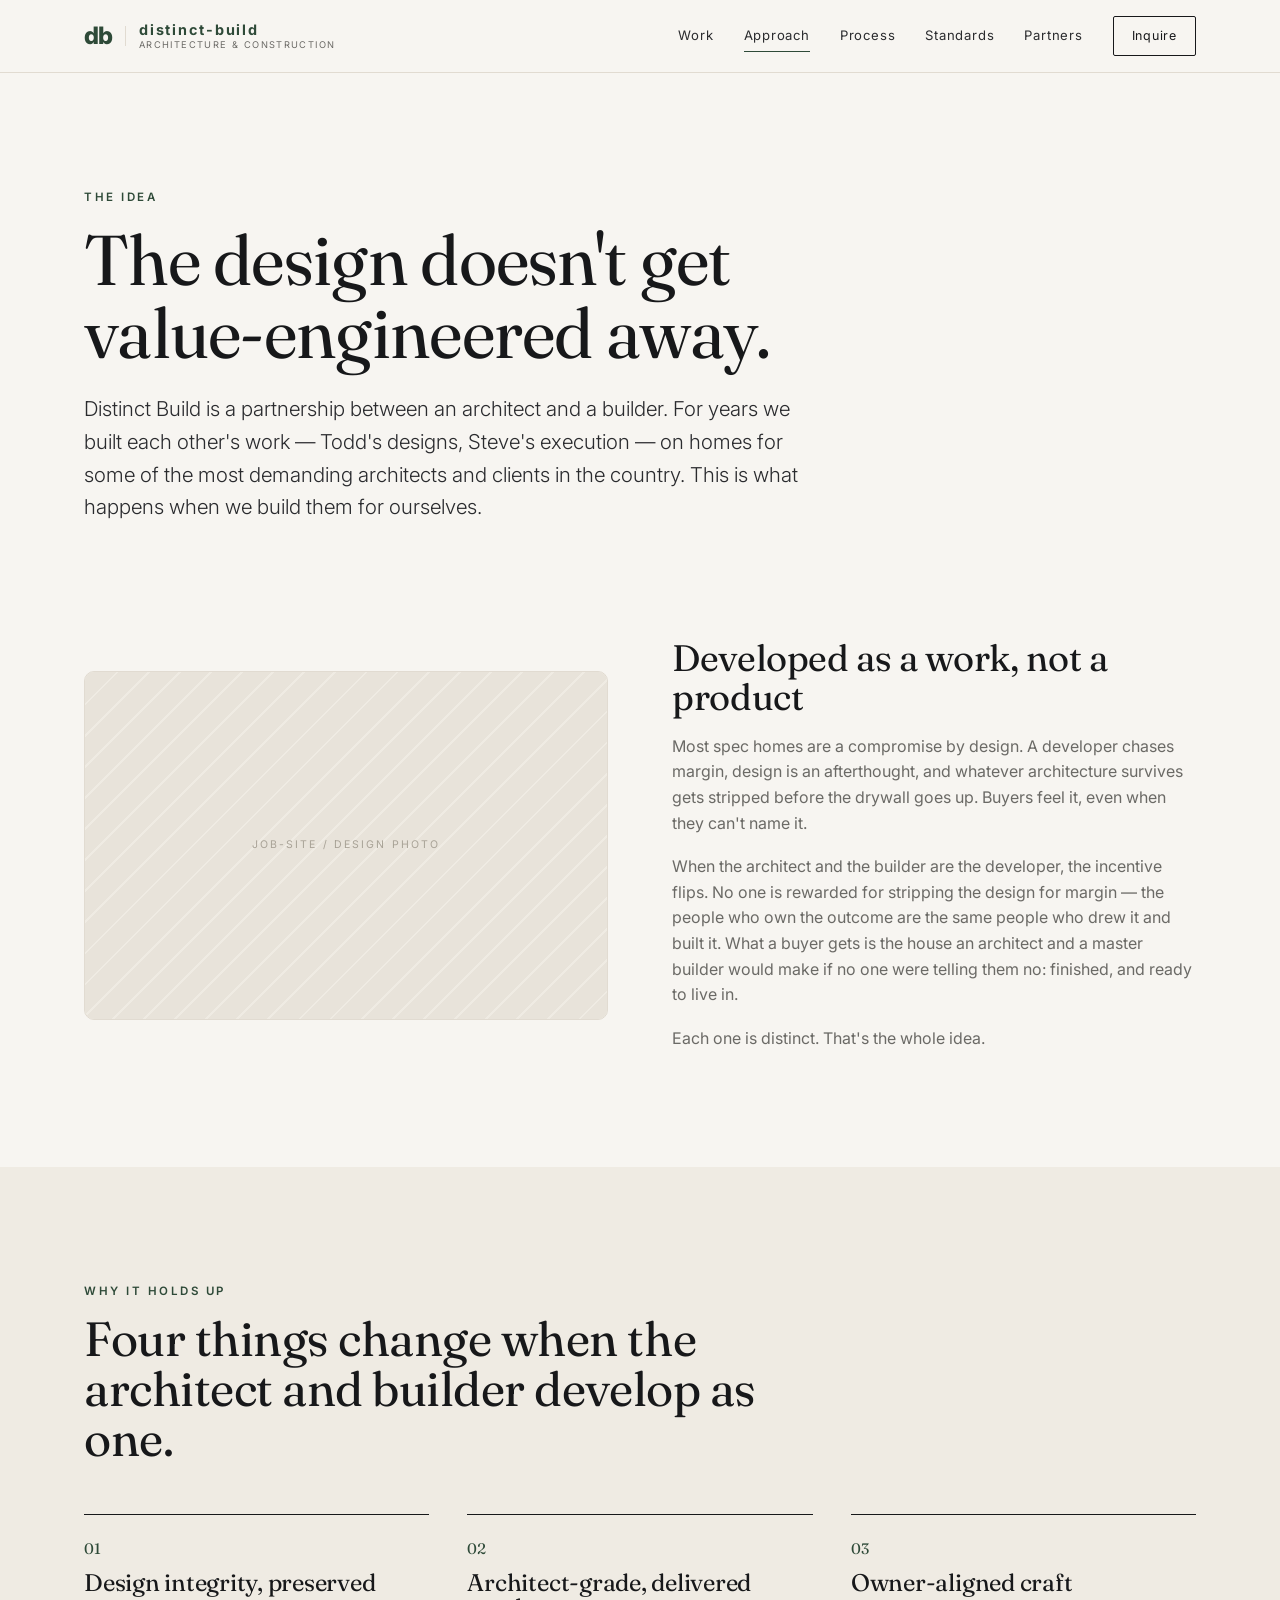
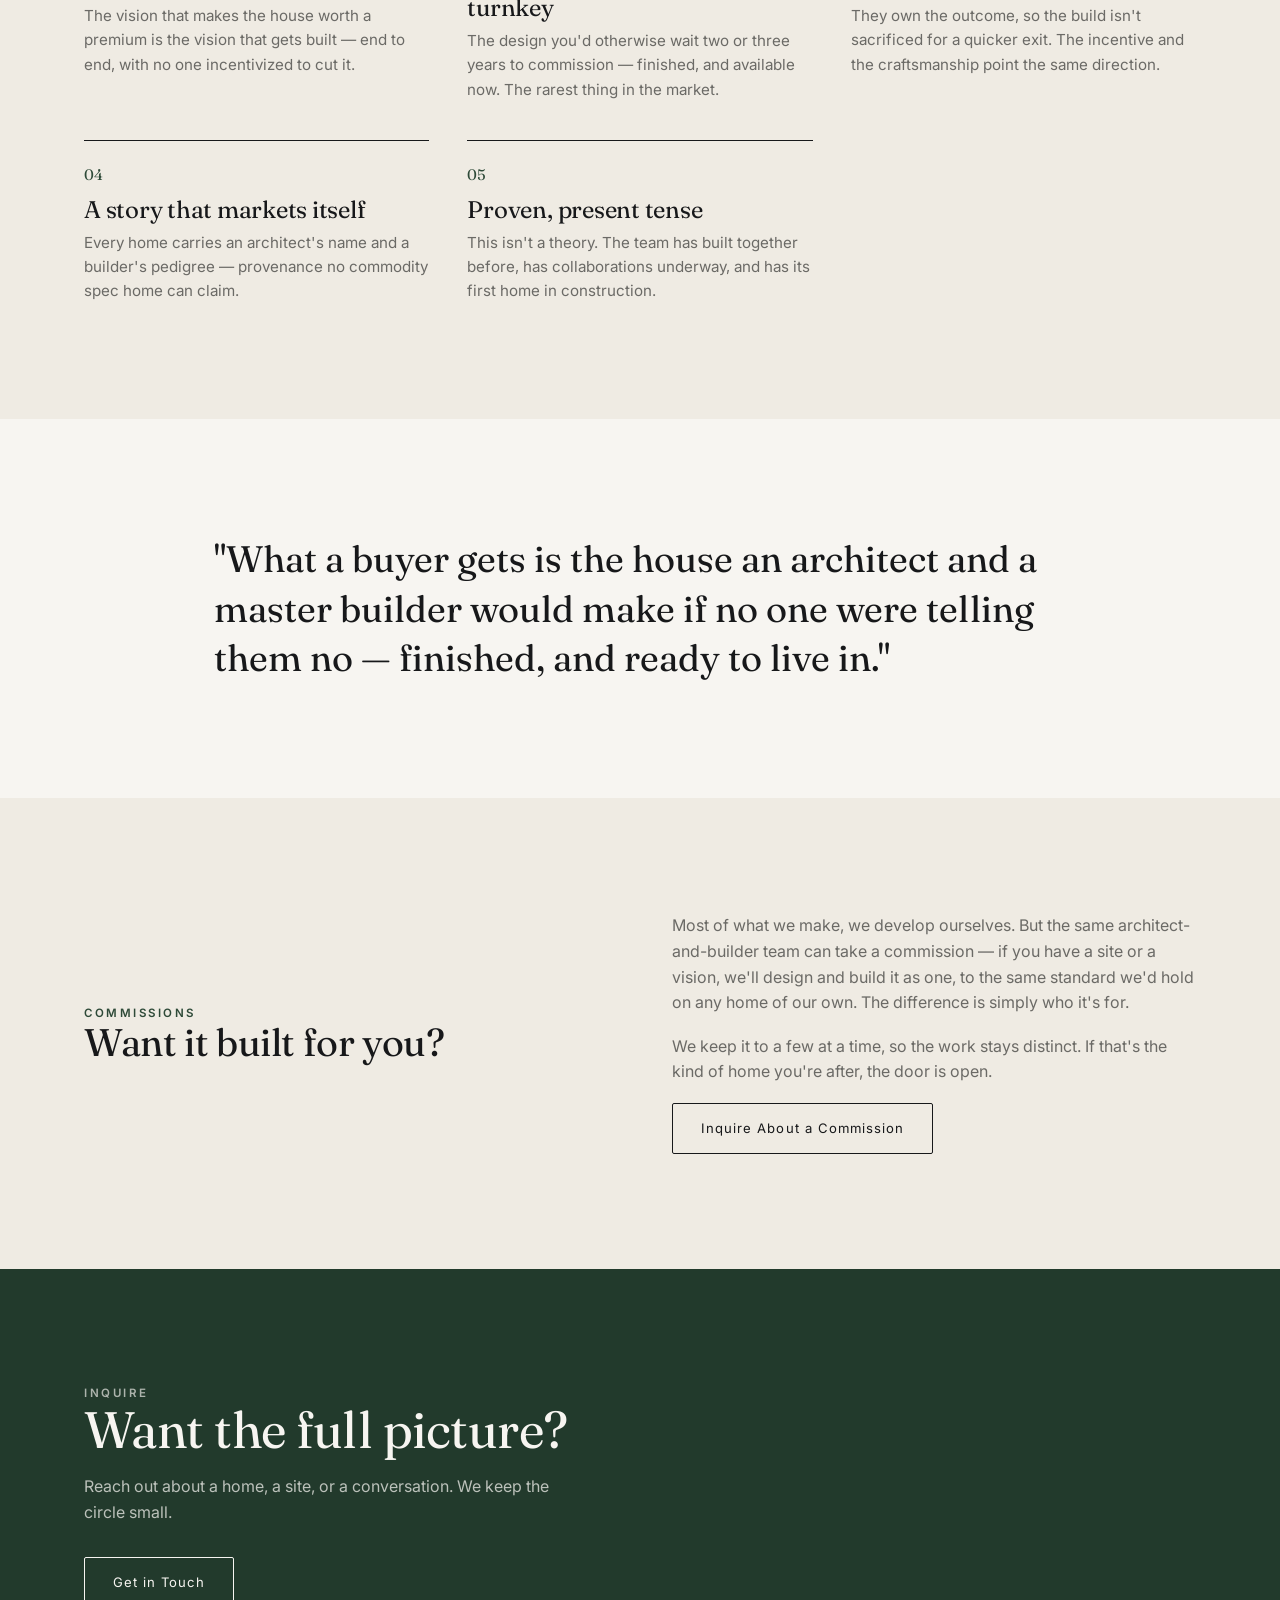
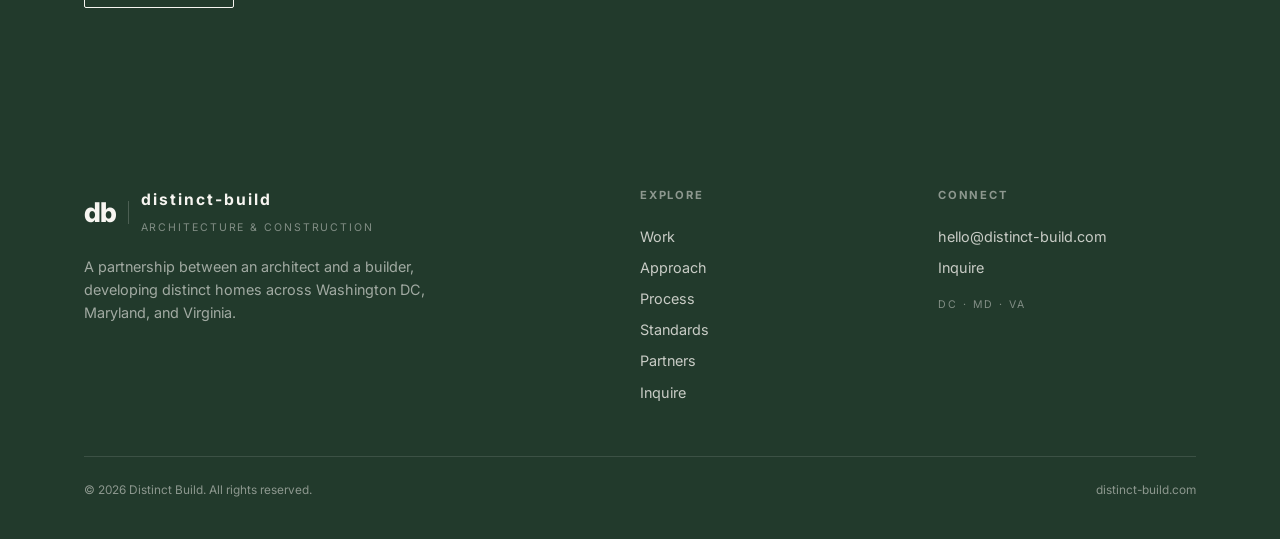
==== approach.html @ 962e3731 "Initial commit" ====
<!DOCTYPE html>
<html lang="en">
<head>
<meta charset="UTF-8">
<meta name="viewport" content="width=device-width, initial-scale=1">
<title>Approach — Distinct Build | Developed without compromise</title>
<meta name="description" content="The idea behind Distinct Build: an architect and a builder developing as one, so the design is never value-engineered away and architect-grade homes arrive finished.">
<link rel="canonical" href="https://distinct-build.com/approach.html">
<link rel="icon" type="image/svg+xml" href="favicon.svg">
<link rel="apple-touch-icon" href="apple-touch-icon.png">
<link rel="stylesheet" href="style.css">
</head>
<body>

<header class="nav">
  <div class="nav-in">
    <a class="brand" href="index.html"><span class="db">db</span><span class="brand-words"><span class="mark">distinct-build</span><span class="tag">Architecture &amp; Construction</span></span></a>
    <button class="menu-btn" aria-label="Menu" onclick="document.getElementById('nav').classList.toggle('open')">☰</button>
    <nav class="nav-links" id="nav">
      <a href="work.html">Work</a>
      <a href="approach.html" class="active">Approach</a>
      <a href="process.html">Process</a>
      <a href="building-standards.html">Standards</a>
      <a href="partners.html">Partners</a>
      <a href="contact.html" class="nav-cta">Inquire</a>
    </nav>
  </div>
</header>

<!-- PAGE HEAD -->
<section style="padding-bottom:0">
  <div class="wrap">
    <p class="kicker">The Idea</p>
    <h1 class="serif" style="font-size:clamp(2.4rem,5.5vw,4.4rem);max-width:17ch;margin-top:16px">The design doesn't get value-engineered away.</h1>
    <p class="lead" style="max-width:60ch;margin-top:24px">Distinct Build is a partnership between an architect and a builder. For years we built each other's work — Todd's designs, Steve's execution — on homes for some of the most demanding architects and clients in the country. This is what happens when we build them for ourselves.</p>
  </div>
</section>

<section>
  <div class="wrap two-col">
    <div class="media r32" data-label="Job-site / design photo"></div>
    <div class="stack">
      <h2 class="serif" style="font-size:clamp(1.6rem,3vw,2.3rem)">Developed as a work, not a product</h2>
      <p class="muted">Most spec homes are a compromise by design. A developer chases margin, design is an afterthought, and whatever architecture survives gets stripped before the drywall goes up. Buyers feel it, even when they can't name it.</p>
      <p class="muted">When the architect and the builder are the developer, the incentive flips. No one is rewarded for stripping the design for margin — the people who own the outcome are the same people who drew it and built it. What a buyer gets is the house an architect and a master builder would make if no one were telling them no: finished, and ready to live in.</p>
      <p class="muted">Each one is distinct. That's the whole idea.</p>
    </div>
  </div>
</section>

<!-- THE ARGUMENT -->
<section style="background:var(--paper-2)">
  <div class="wrap">
    <p class="kicker">Why It Holds Up</p>
    <h2 class="serif" style="font-size:clamp(1.9rem,3.9vw,3rem);margin:14px 0 50px;max-width:22ch">Four things change when the architect and builder develop as one.</h2>
    <div class="cols-3">
      <div class="disc" style="border-top:1px solid var(--ink)">
        <div class="n">01</div>
        <h3 class="serif">Design integrity, preserved</h3>
        <p>The vision that makes the house worth a premium is the vision that gets built — end to end, with no one incentivized to cut it.</p>
      </div>
      <div class="disc" style="border-top:1px solid var(--ink)">
        <div class="n">02</div>
        <h3 class="serif">Architect-grade, delivered turnkey</h3>
        <p>The design you'd otherwise wait two or three years to commission — finished, and available now. The rarest thing in the market.</p>
      </div>
      <div class="disc" style="border-top:1px solid var(--ink)">
        <div class="n">03</div>
        <h3 class="serif">Owner-aligned craft</h3>
        <p>They own the outcome, so the build isn't sacrificed for a quicker exit. The incentive and the craftsmanship point the same direction.</p>
      </div>
      <div class="disc" style="border-top:1px solid var(--ink)">
        <div class="n">04</div>
        <h3 class="serif">A story that markets itself</h3>
        <p>Every home carries an architect's name and a builder's pedigree — provenance no commodity spec home can claim.</p>
      </div>
      <div class="disc" style="border-top:1px solid var(--ink)">
        <div class="n">05</div>
        <h3 class="serif">Proven, present tense</h3>
        <p>This isn't a theory. The team has built together before, has collaborations underway, and has its first home in construction.</p>
      </div>
    </div>
  </div>
</section>

<!-- PULLQUOTE -->
<section>
  <div class="wrap" style="max-width:980px">
    <p class="serif" style="font-size:clamp(1.5rem,3.2vw,2.3rem);line-height:1.35">"What a buyer gets is the house an architect and a master builder would make if no one were telling them no — finished, and ready to live in."</p>
  </div>
</section>

<!-- COMMISSIONS -->
<section style="background:var(--paper-2)">
  <div class="wrap two-col">
    <div>
      <p class="kicker">Commissions</p>
      <h2 class="serif" style="font-size:clamp(1.7rem,3.2vw,2.4rem)">Want it built for you?</h2>
    </div>
    <div class="stack">
      <p class="muted">Most of what we make, we develop ourselves. But the same architect-and-builder team can take a commission — if you have a site or a vision, we'll design and build it as one, to the same standard we'd hold on any home of our own. The difference is simply who it's for.</p>
      <p class="muted">We keep it to a few at a time, so the work stays distinct. If that's the kind of home you're after, the door is open.</p>
      <p><a href="contact.html" class="btn btn-ghost">Inquire About a Commission</a></p>
    </div>
  </div>
</section>

<!-- CTA -->
<section class="band">
  <div class="wrap">
    <p class="kicker">Inquire</p>
    <h2 class="serif">Want the full picture?</h2>
    <p style="margin:18px 0 32px">Reach out about a home, a site, or a conversation. We keep the circle small.</p>
    <a href="contact.html" class="btn btn-light">Get in Touch</a>
  </div>
</section>

<footer class="foot">
  <div class="wrap">
    <div class="foot-grid">
      <div>
        <div class="foot-brand"><span class="db">db</span><div><div class="mark">distinct-build</div><div class="tag">Architecture &amp; Construction</div></div></div>
        <p style="margin-top:18px;max-width:38ch;color:rgba(247,245,241,.6);font-size:.9rem">A partnership between an architect and a builder, developing distinct homes across Washington DC, Maryland, and Virginia.</p>
      </div>
      <div><h5>Explore</h5>
        <a href="work.html">Work</a><a href="approach.html">Approach</a><a href="process.html">Process</a><a href="building-standards.html">Standards</a><a href="partners.html">Partners</a><a href="contact.html">Inquire</a>
      </div>
      <div><h5>Connect</h5>
        <a href="mailto:hello@distinct-build.com">hello@distinct-build.com</a>
        <a href="contact.html">Inquire</a>
        <span class="tag" style="margin-top:14px;display:block">DC · MD · VA</span>
      </div>
    </div>
    <div class="foot-bottom"><span>© 2026 Distinct Build. All rights reserved.</span><span>distinct-build.com</span></div>
  </div>
</footer>

</body>
</html>
---- style.css ----
/* ============================================================
   DISTINCT BUILD — Architecture & Construction
   Hand-coded site styles. One file, shared across all pages.
   ============================================================ */

@import url('https://fonts.googleapis.com/css2?family=Fraunces:opsz,wght@9..144,300;9..144,400;9..144,500;9..144,600&family=Inter:wght@300;400;500;600&display=swap');

:root{
  --paper:#F7F5F1;      /* warm white background */
  --paper-2:#EFEBE3;    /* secondary panel */
  --ink:#17181A;        /* near-black */
  --ink-soft:#2A2B2E;
  --stone:#6B6A66;      /* muted gray text */
  --line:#E1DBD1;       /* hairlines */
  --accent:#2E4A38;     /* deep spruce green — matches the db logo */
  --accent-hover:#21381F;
  --forest:#223A2C;     /* deep spruce — warm dark section background */
  --maxw:1240px;
  --pad:clamp(20px,5vw,72px);
}

*{box-sizing:border-box;margin:0;padding:0}
html{scroll-behavior:smooth}
body{
  font-family:'Inter',-apple-system,BlinkMacSystemFont,'Segoe UI',sans-serif;
  background:var(--paper);
  color:var(--ink);
  line-height:1.6;
  -webkit-font-smoothing:antialiased;
  text-rendering:optimizeLegibility;
}
img{max-width:100%;display:block}
a{color:inherit;text-decoration:none}

/* ---------- Type ---------- */
h1,h2,h3,.display{font-family:'Fraunces',Georgia,serif;font-weight:400;line-height:1.04;letter-spacing:-.01em}
.kicker{
  font-size:.72rem;font-weight:600;letter-spacing:.22em;text-transform:uppercase;
  color:var(--accent);
}
.lead{font-size:clamp(1.05rem,1.6vw,1.35rem);color:var(--ink-soft);font-weight:300}
.muted{color:var(--stone)}
.serif{font-family:'Fraunces',Georgia,serif}

/* ---------- Layout ---------- */
.wrap{max-width:var(--maxw);margin:0 auto;padding-left:var(--pad);padding-right:var(--pad)}
section{padding:clamp(64px,9vw,128px) 0}
.rule{height:1px;background:var(--line);border:0}

/* ---------- Nav ---------- */
.nav{
  position:sticky;top:0;z-index:50;
  background:rgba(247,245,241,.86);backdrop-filter:saturate(140%) blur(10px);
  border-bottom:1px solid var(--line);
}
.nav-in{display:flex;align-items:center;justify-content:space-between;
  max-width:var(--maxw);margin:0 auto;padding:16px var(--pad)}
.brand{display:flex;align-items:center;gap:13px}
.brand .db{
  font-family:'Inter';font-weight:800;font-size:1.5rem;line-height:.85;letter-spacing:-.045em;
  color:var(--accent);padding-right:13px;border-right:1.5px solid var(--line)}
.brand-words{display:flex;flex-direction:column;gap:3px}
.brand .mark{
  font-family:'Inter';font-weight:700;letter-spacing:.13em;text-transform:none;
  font-size:.9rem;color:var(--accent);line-height:1}
.brand .tag{font-size:.58rem;letter-spacing:.15em;text-transform:uppercase;color:var(--stone);line-height:1}
.nav-links{display:flex;gap:30px;align-items:center}
.nav-links a{font-size:.82rem;letter-spacing:.06em;color:var(--ink-soft);padding:6px 0;position:relative}
.nav-links a:hover{color:var(--ink)}
.nav-links a.active::after,.nav-links a:hover::after{
  content:"";position:absolute;left:0;bottom:0;height:1.5px;width:100%;background:var(--accent)}
.nav-cta{
  font-size:.78rem!important;letter-spacing:.08em;border:1px solid var(--ink);
  padding:9px 18px!important;border-radius:2px;color:var(--ink)!important}
.nav-cta:hover{background:var(--ink);color:var(--paper)!important}
.nav-cta::after{display:none!important}
.menu-btn{display:none;background:none;border:0;font-size:1.4rem;cursor:pointer;color:var(--ink)}

/* ---------- Buttons ---------- */
.btn{display:inline-block;font-size:.82rem;letter-spacing:.08em;padding:14px 28px;border-radius:2px;
  transition:.2s;cursor:pointer;border:1px solid var(--ink)}
.btn-dark{background:var(--ink);color:var(--paper)}
.btn-dark:hover{background:var(--accent);border-color:var(--accent)}
.btn-ghost{background:transparent;color:var(--ink)}
.btn-ghost:hover{background:var(--ink);color:var(--paper)}
.btn-light{border-color:var(--paper);color:var(--paper)}
.btn-light:hover{background:var(--paper);color:var(--ink)}

/* ---------- Hero ---------- */
.hero{position:relative;min-height:min(80vh,700px);display:flex;align-items:flex-end;
  background:var(--forest);color:var(--paper);overflow:hidden}
.hero .ph{position:absolute;inset:0;
  background:
    linear-gradient(180deg,rgba(15,16,18,.15) 0%,rgba(15,16,18,.55) 70%,rgba(15,16,18,.82) 100%),
    repeating-linear-gradient(135deg,#1d1f22 0 2px,#202327 2px 26px);
  display:flex;align-items:center;justify-content:center}
.hero .ph span{font-size:.7rem;letter-spacing:.25em;text-transform:uppercase;color:rgba(247,245,241,.35)}
.hero-in{position:relative;z-index:2;max-width:var(--maxw);margin:0 auto;width:100%;
  padding:clamp(88px,11vh,120px) var(--pad) clamp(44px,6vw,80px)}
.hero h1{font-size:clamp(2.4rem,5.6vw,4.9rem);max-width:16ch;font-weight:400}
.hero .lead{color:rgba(247,245,241,.78);max-width:46ch;margin-top:22px}
.hero .kicker{color:rgba(247,245,241,.7)}
.hero-cta{margin-top:36px;display:flex;gap:14px;flex-wrap:wrap}

/* ---------- Generic media placeholder ---------- */
.media{position:relative;background:var(--paper-2);overflow:hidden;border:1px solid var(--line);border-radius:10px}
.media::after{content:attr(data-label);position:absolute;inset:0;display:flex;align-items:center;
  justify-content:center;text-align:center;padding:20px;
  font-size:.66rem;letter-spacing:.2em;text-transform:uppercase;color:#A8A296;
  background:repeating-linear-gradient(135deg,#EFEBE3 0 2px,#E8E3DA 2px 22px)}
.media.r43{aspect-ratio:4/3}
.media.r32{aspect-ratio:3/2}
.media.r11{aspect-ratio:1/1}
.media.r169{aspect-ratio:16/9}

/* ---------- Intro / statement ---------- */
.statement h2{font-size:clamp(1.8rem,3.6vw,3rem);max-width:20ch}
.two-col{display:grid;grid-template-columns:1fr 1fr;gap:clamp(28px,5vw,80px);align-items:center}
.cols-3{display:grid;grid-template-columns:repeat(3,1fr);gap:clamp(24px,3vw,44px)}
.cols-4{display:grid;grid-template-columns:repeat(4,1fr);gap:clamp(20px,2.4vw,34px)}
.stack>*+*{margin-top:18px}

/* ---------- Discipline cards ---------- */
.disc{border-top:1px solid var(--ink);padding-top:22px}
.disc .n{font-family:'Fraunces';font-size:.95rem;color:var(--accent)}
.disc h3{font-size:1.5rem;margin:10px 0 8px}
.disc p{color:var(--stone);font-size:.95rem}

/* ---------- Work grid ---------- */
.work-grid{display:grid;grid-template-columns:1fr 1fr;gap:clamp(20px,3vw,40px)}
.work-card{display:block;group:work}
.work-card .media{transition:.4s}
.work-card:hover .media{transform:scale(1.01)}
.work-card .meta{display:flex;justify-content:space-between;align-items:baseline;
  margin-top:16px;padding-bottom:18px;border-bottom:1px solid var(--line)}
.work-card h3{font-size:1.5rem;font-weight:400}
.work-card .loc{font-size:.78rem;letter-spacing:.04em;color:var(--stone);text-align:right}
.tag-pill{display:inline-block;font-size:.62rem;letter-spacing:.18em;text-transform:uppercase;
  color:var(--accent);border:1px solid var(--line);padding:4px 10px;border-radius:30px;margin-top:14px}

/* ---------- Principals ---------- */
.people{display:grid;grid-template-columns:1fr 1fr;gap:clamp(28px,4vw,60px)}
.person .media{margin-bottom:20px}
.person h3{font-size:1.6rem;font-weight:400}
.person .role{font-size:.74rem;letter-spacing:.16em;text-transform:uppercase;color:var(--accent);margin:6px 0 14px}
.person p{color:var(--stone);font-size:.96rem}

/* ---------- Process ---------- */
.steps{display:grid;grid-template-columns:repeat(4,1fr);gap:clamp(20px,2.5vw,34px)}
.step .n{font-family:'Fraunces';font-size:2.4rem;color:var(--line);line-height:1}
.step h4{font-size:1.05rem;margin:10px 0 6px;font-weight:600}
.step p{font-size:.88rem;color:var(--stone)}

/* ---------- Real images ---------- */
.media.filled{background-size:cover;background-position:center}
.media.filled::after{display:none}
.hero-img{position:absolute;inset:0;width:100%;height:100%;object-fit:cover;z-index:0}
.hero-scrim{position:absolute;inset:0;z-index:1;
  background:linear-gradient(180deg,rgba(22,34,26,.12) 0%,rgba(22,34,26,.5) 62%,rgba(22,34,26,.86) 100%)}

/* ---------- Project gallery ---------- */
.gallery{display:grid;grid-template-columns:1fr 1fr;gap:clamp(16px,2.5vw,28px)}
.g-item.wide{grid-column:1/-1}
.g-img{width:100%;height:auto;display:block;border:1px solid var(--line);border-radius:10px}
.g-item figcaption{font-size:.8rem;color:var(--stone);margin-top:10px;letter-spacing:.02em}

/* ---------- Process phases ---------- */
.phase{display:grid;grid-template-columns:120px 1fr;gap:clamp(20px,4vw,60px);
  padding:clamp(30px,5vw,52px) 0;border-top:1px solid var(--line);align-items:start}
.phase:last-child{border-bottom:1px solid var(--line)}
.phase-n{font-family:'Fraunces';font-size:clamp(2.3rem,5vw,3.4rem);color:var(--accent);line-height:.9}
.phase-body h2{font-size:clamp(1.5rem,2.8vw,2.1rem);margin-bottom:12px}
.phase-body p{max-width:64ch}

/* ---------- Dark band / CTA ---------- */
.band{background:var(--forest);color:var(--paper)}
.band .kicker{color:rgba(247,245,241,.65)}
.band h2{font-size:clamp(1.9rem,4vw,3.2rem);max-width:18ch}
.band p{color:rgba(247,245,241,.72);max-width:50ch}

/* ---------- Stats ---------- */
.stats{display:grid;grid-template-columns:repeat(3,1fr);gap:30px;border-top:1px solid var(--line);
  border-bottom:1px solid var(--line);padding:40px 0}
.stat .num{font-family:'Fraunces';font-size:clamp(2rem,4vw,3rem);line-height:1}
.stat .lab{font-size:.74rem;letter-spacing:.14em;text-transform:uppercase;color:var(--stone);margin-top:8px}

/* ---------- Contact form ---------- */
.cform{display:grid;grid-template-columns:1fr 1fr;gap:18px 22px}
.cform .full{grid-column:1/-1}
.cform label{display:block;font-size:.72rem;letter-spacing:.12em;text-transform:uppercase;
  color:var(--stone);margin-bottom:7px}
.cform input,.cform select,.cform textarea{
  width:100%;padding:13px 14px;border:1px solid var(--line);background:#fff;border-radius:2px;
  font-family:inherit;font-size:.95rem;color:var(--ink)}
.cform input:focus,.cform select:focus,.cform textarea:focus{outline:none;border-color:var(--accent)}
.cform textarea{min-height:140px;resize:vertical}
.hp{position:absolute;left:-9999px}

/* ---------- Footer ---------- */
.foot{background:var(--forest);color:rgba(247,245,241,.7);padding:64px 0 40px}
.foot-grid{display:grid;grid-template-columns:2fr 1fr 1fr;gap:40px}
.foot-brand{display:flex;align-items:center;gap:12px}
.foot .db{font-family:'Inter';font-weight:800;font-size:1.7rem;line-height:.85;letter-spacing:-.045em;
  color:var(--paper);padding-right:12px;border-right:1.5px solid rgba(247,245,241,.2)}
.foot .mark{font-family:'Inter';font-weight:700;letter-spacing:.13em;text-transform:none;
  color:var(--paper);font-size:.98rem}
.foot .tag{font-size:.66rem;letter-spacing:.18em;text-transform:uppercase;color:rgba(247,245,241,.45);margin-top:8px}
.foot h5{font-size:.7rem;letter-spacing:.16em;text-transform:uppercase;color:rgba(247,245,241,.5);margin-bottom:16px}
.foot a{display:block;font-size:.9rem;color:rgba(247,245,241,.78);padding:4px 0}
.foot a:hover{color:var(--paper)}
.foot-bottom{display:flex;justify-content:space-between;align-items:center;flex-wrap:wrap;gap:14px;
  margin-top:48px;padding-top:24px;border-top:1px solid rgba(247,245,241,.12);
  font-size:.74rem;color:rgba(247,245,241,.5)}

/* ---------- Responsive ---------- */
@media(max-width:1100px){.cols-4{grid-template-columns:1fr 1fr}}
@media(max-width:860px){
  .nav-links{position:fixed;inset:64px 0 auto 0;flex-direction:column;gap:0;
    background:var(--paper);border-bottom:1px solid var(--line);padding:8px var(--pad) 20px;
    transform:translateY(-130%);transition:.3s;box-shadow:0 20px 40px rgba(0,0,0,.06)}
  .nav-links.open{transform:translateY(0)}
  .nav-links a{padding:14px 0;border-bottom:1px solid var(--line);width:100%}
  .nav-links a.nav-cta{text-align:center;margin-top:14px;border:1px solid var(--ink)}
  .menu-btn{display:block}
  .two-col,.cols-3,.cols-4,.work-grid,.people,.steps,.stats,.foot-grid,.cform{grid-template-columns:1fr}
  .steps{gap:28px}
  .stats{gap:24px}
  .phase{grid-template-columns:1fr;gap:6px}
  .gallery{grid-template-columns:1fr}
}
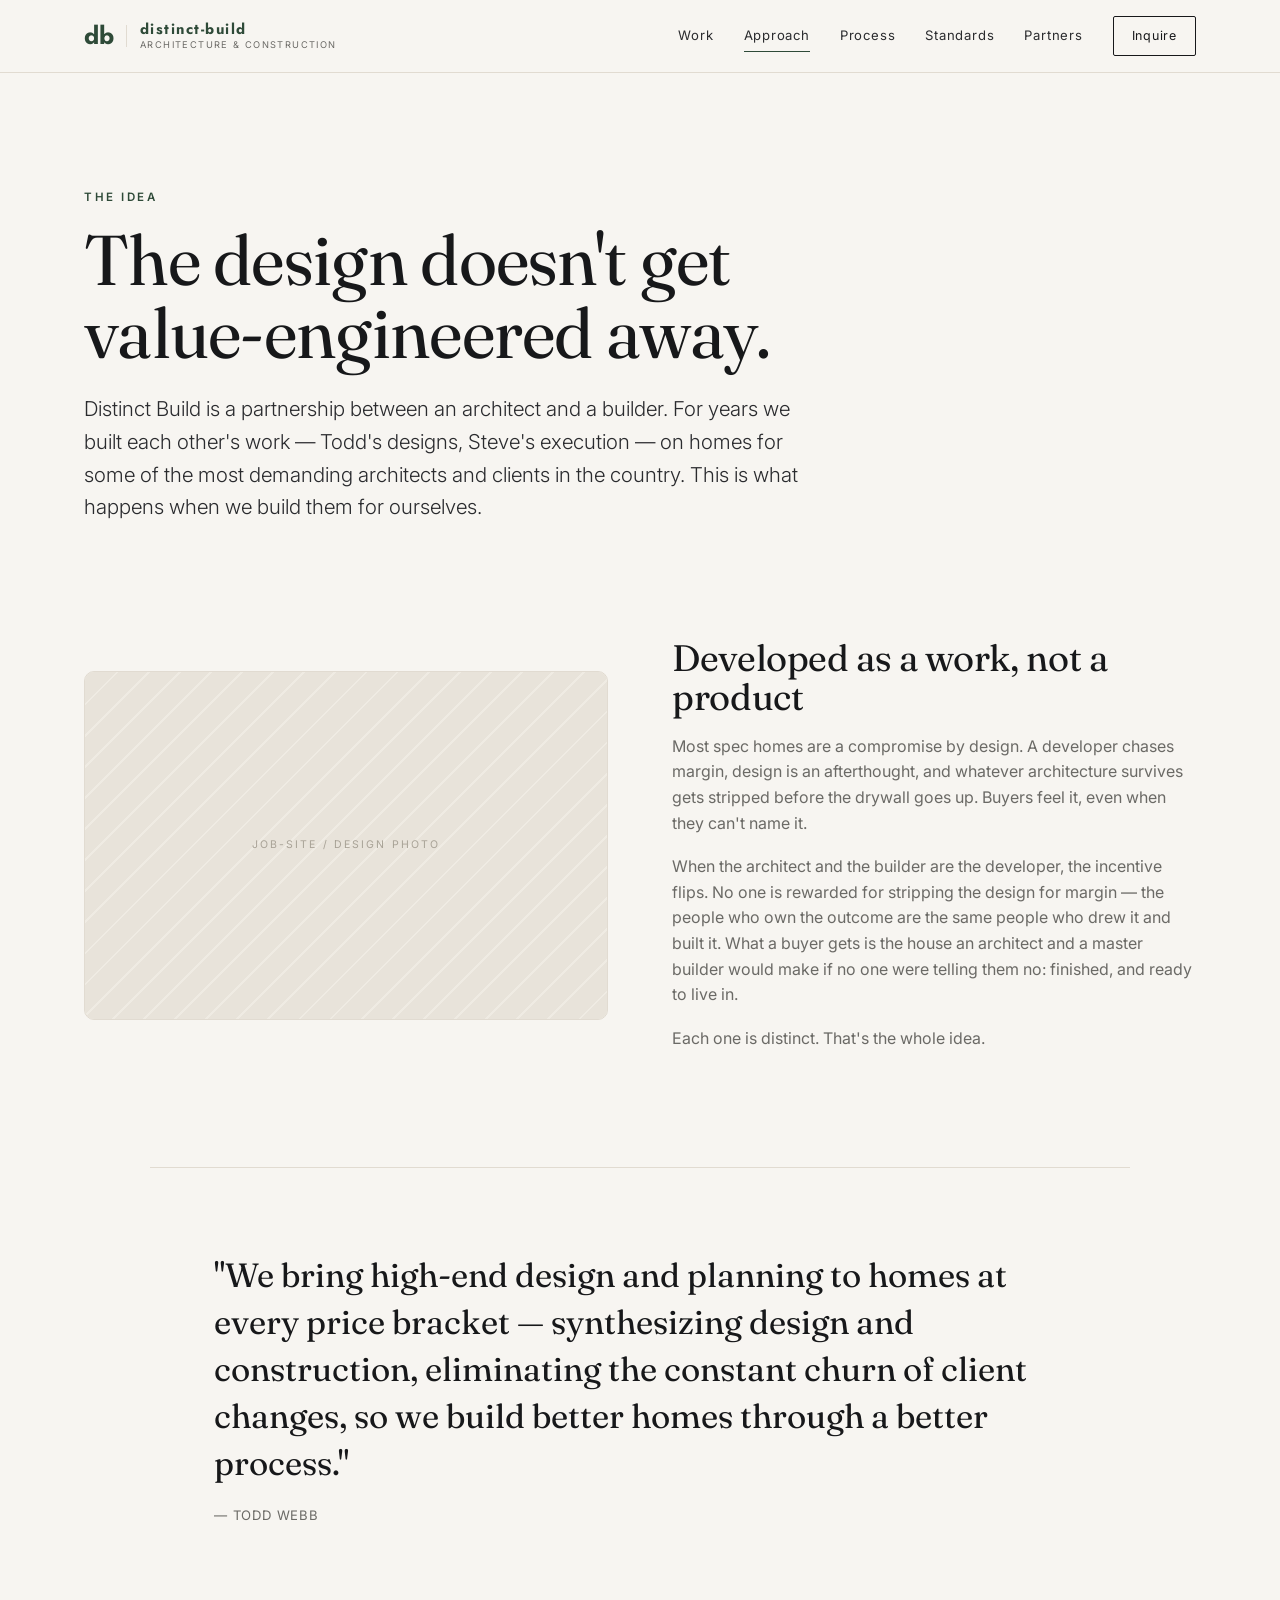
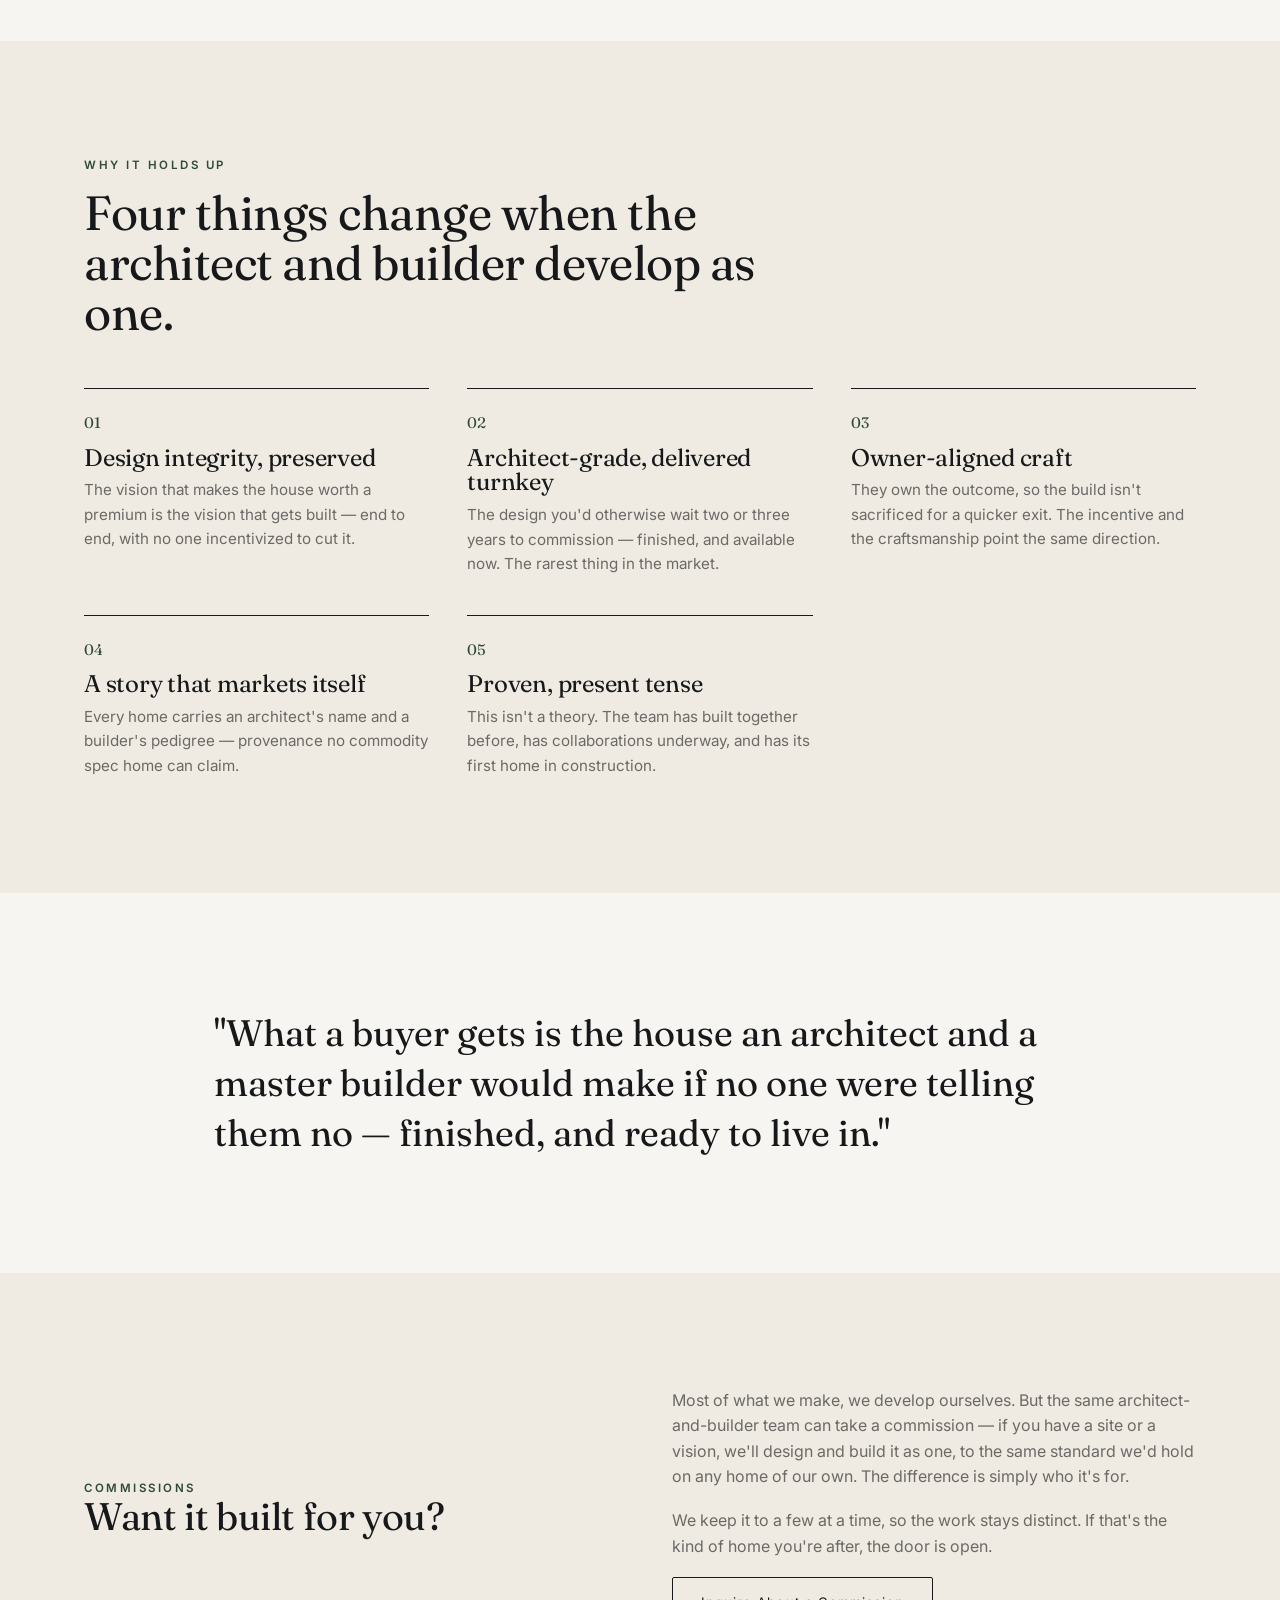
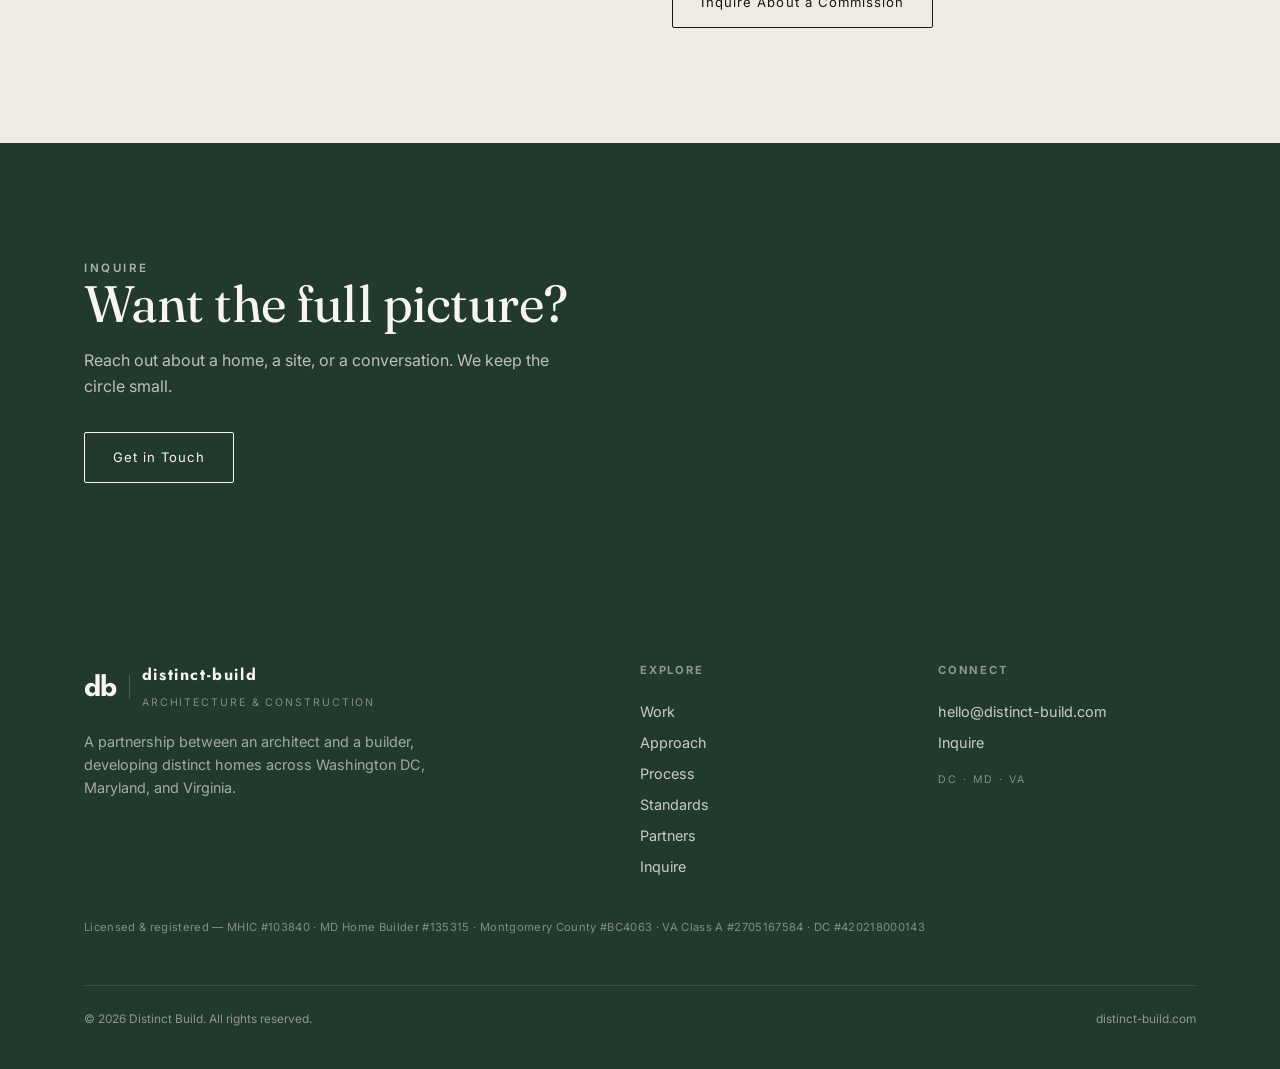
==== commit 33daf05d: "Launch update: Todd story + bio, finished work (Logan Circle, Logan Penthouse, Haymarket + build vid" ====
--- a/approach.html
+++ b/approach.html
@@ -4,7 +4,7 @@
 <meta charset="UTF-8">
 <meta name="viewport" content="width=device-width, initial-scale=1">
 <title>Approach — Distinct Build | Developed without compromise</title>
-<meta name="description" content="The idea behind Distinct Build: an architect and a builder developing as one, so the design is never value-engineered away and architect-grade homes arrive finished.">
+<meta name="description" content="The idea behind Distinct Build: an architect and a builder creating as one, so the design is never value-engineered away and architect-grade homes arrive finished.">
 <link rel="canonical" href="https://distinct-build.com/approach.html">
 <link rel="icon" type="image/svg+xml" href="favicon.svg">
 <link rel="apple-touch-icon" href="apple-touch-icon.png">
@@ -45,6 +45,14 @@
       <p class="muted">When the architect and the builder are the developer, the incentive flips. No one is rewarded for stripping the design for margin — the people who own the outcome are the same people who drew it and built it. What a buyer gets is the house an architect and a master builder would make if no one were telling them no: finished, and ready to live in.</p>
       <p class="muted">Each one is distinct. That's the whole idea.</p>
     </div>
+  </div>
+</section>
+
+<!-- TODD QUOTE -->
+<section style="padding-top:0">
+  <div class="wrap" style="max-width:980px;border-top:1px solid var(--line);padding-top:clamp(48px,7vw,84px)">
+    <p class="serif" style="font-size:clamp(1.4rem,2.8vw,2.1rem);line-height:1.4">"We bring high-end design and planning to homes at every price bracket — synthesizing design and construction, eliminating the constant churn of client changes, so we build better homes through a better process."</p>
+    <p class="muted" style="margin-top:18px;font-size:.82rem;letter-spacing:.06em;text-transform:uppercase">— Todd Webb</p>
   </div>
 </section>
 
@@ -131,6 +139,7 @@
         <span class="tag" style="margin-top:14px;display:block">DC · MD · VA</span>
       </div>
     </div>
+    <p style="margin-top:36px;font-size:.7rem;letter-spacing:.03em;color:rgba(247,245,241,.45);line-height:1.7">Licensed &amp; registered — MHIC #103840 · MD Home Builder #135315 · Montgomery County #BC4063 · VA Class A #2705167584 · DC #420218000143</p>
     <div class="foot-bottom"><span>© 2026 Distinct Build. All rights reserved.</span><span>distinct-build.com</span></div>
   </div>
 </footer>
--- a/style.css
+++ b/style.css
@@ -3,7 +3,7 @@
    Hand-coded site styles. One file, shared across all pages.
    ============================================================ */
 
-@import url('https://fonts.googleapis.com/css2?family=Fraunces:opsz,wght@9..144,300;9..144,400;9..144,500;9..144,600&family=Inter:wght@300;400;500;600&display=swap');
+@import url('https://fonts.googleapis.com/css2?family=Fraunces:opsz,wght@9..144,300;9..144,400;9..144,500;9..144,600&family=Inter:wght@300;400;500;600&family=Jost:wght@500;600;700&display=swap');
 
 :root{
   --paper:#F7F5F1;      /* warm white background */
@@ -57,12 +57,12 @@
   max-width:var(--maxw);margin:0 auto;padding:16px var(--pad)}
 .brand{display:flex;align-items:center;gap:13px}
 .brand .db{
-  font-family:'Inter';font-weight:800;font-size:1.5rem;line-height:.85;letter-spacing:-.045em;
+  font-family:'Jost','Inter';font-weight:700;font-size:1.55rem;line-height:.85;letter-spacing:-.02em;
   color:var(--accent);padding-right:13px;border-right:1.5px solid var(--line)}
 .brand-words{display:flex;flex-direction:column;gap:3px}
 .brand .mark{
-  font-family:'Inter';font-weight:700;letter-spacing:.13em;text-transform:none;
-  font-size:.9rem;color:var(--accent);line-height:1}
+  font-family:'Jost','Inter';font-weight:700;letter-spacing:.1em;text-transform:none;
+  font-size:.92rem;color:var(--accent);line-height:1}
 .brand .tag{font-size:.58rem;letter-spacing:.15em;text-transform:uppercase;color:var(--stone);line-height:1}
 .nav-links{display:flex;gap:30px;align-items:center}
 .nav-links a{font-size:.82rem;letter-spacing:.06em;color:var(--ink-soft);padding:6px 0;position:relative}
@@ -200,10 +200,10 @@
 .foot{background:var(--forest);color:rgba(247,245,241,.7);padding:64px 0 40px}
 .foot-grid{display:grid;grid-template-columns:2fr 1fr 1fr;gap:40px}
 .foot-brand{display:flex;align-items:center;gap:12px}
-.foot .db{font-family:'Inter';font-weight:800;font-size:1.7rem;line-height:.85;letter-spacing:-.045em;
+.foot .db{font-family:'Jost','Inter';font-weight:700;font-size:1.75rem;line-height:.85;letter-spacing:-.02em;
   color:var(--paper);padding-right:12px;border-right:1.5px solid rgba(247,245,241,.2)}
-.foot .mark{font-family:'Inter';font-weight:700;letter-spacing:.13em;text-transform:none;
-  color:var(--paper);font-size:.98rem}
+.foot .mark{font-family:'Jost','Inter';font-weight:700;letter-spacing:.1em;text-transform:none;
+  color:var(--paper);font-size:1rem}
 .foot .tag{font-size:.66rem;letter-spacing:.18em;text-transform:uppercase;color:rgba(247,245,241,.45);margin-top:8px}
 .foot h5{font-size:.7rem;letter-spacing:.16em;text-transform:uppercase;color:rgba(247,245,241,.5);margin-bottom:16px}
 .foot a{display:block;font-size:.9rem;color:rgba(247,245,241,.78);padding:4px 0}
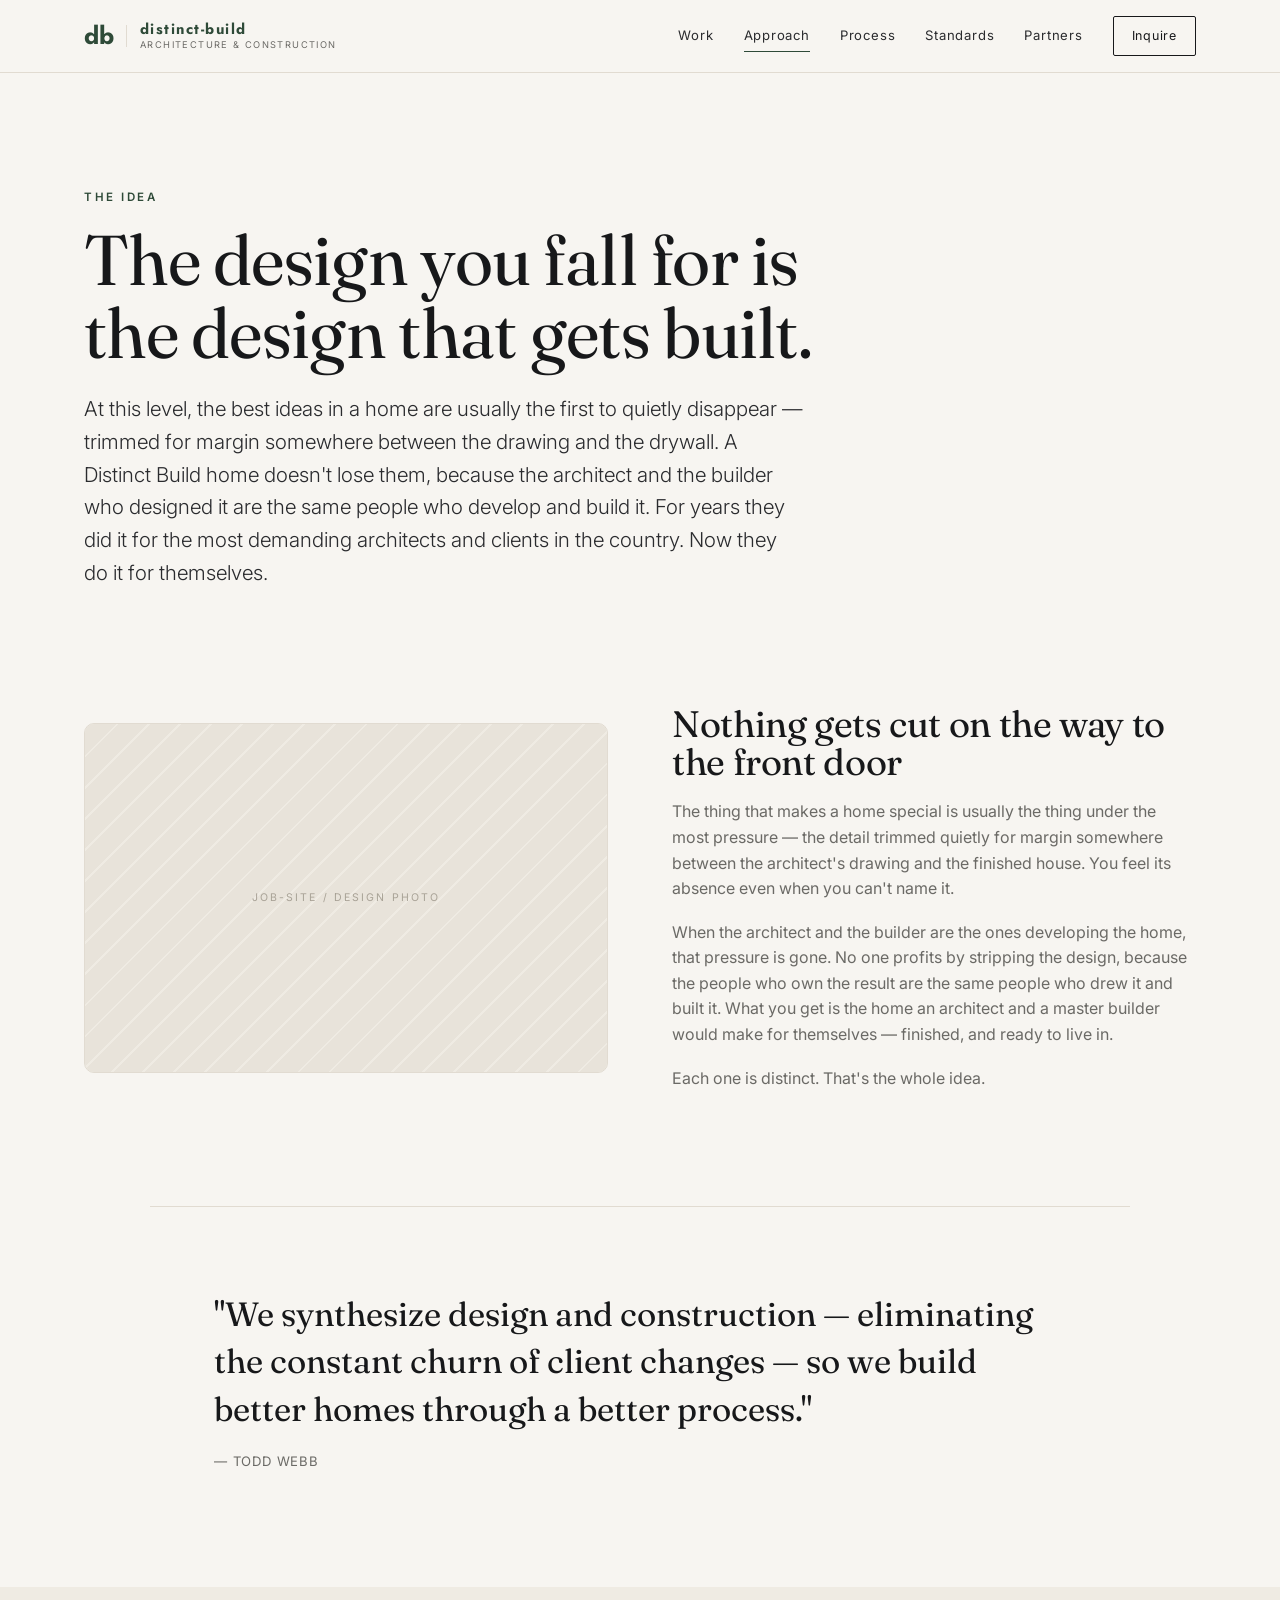
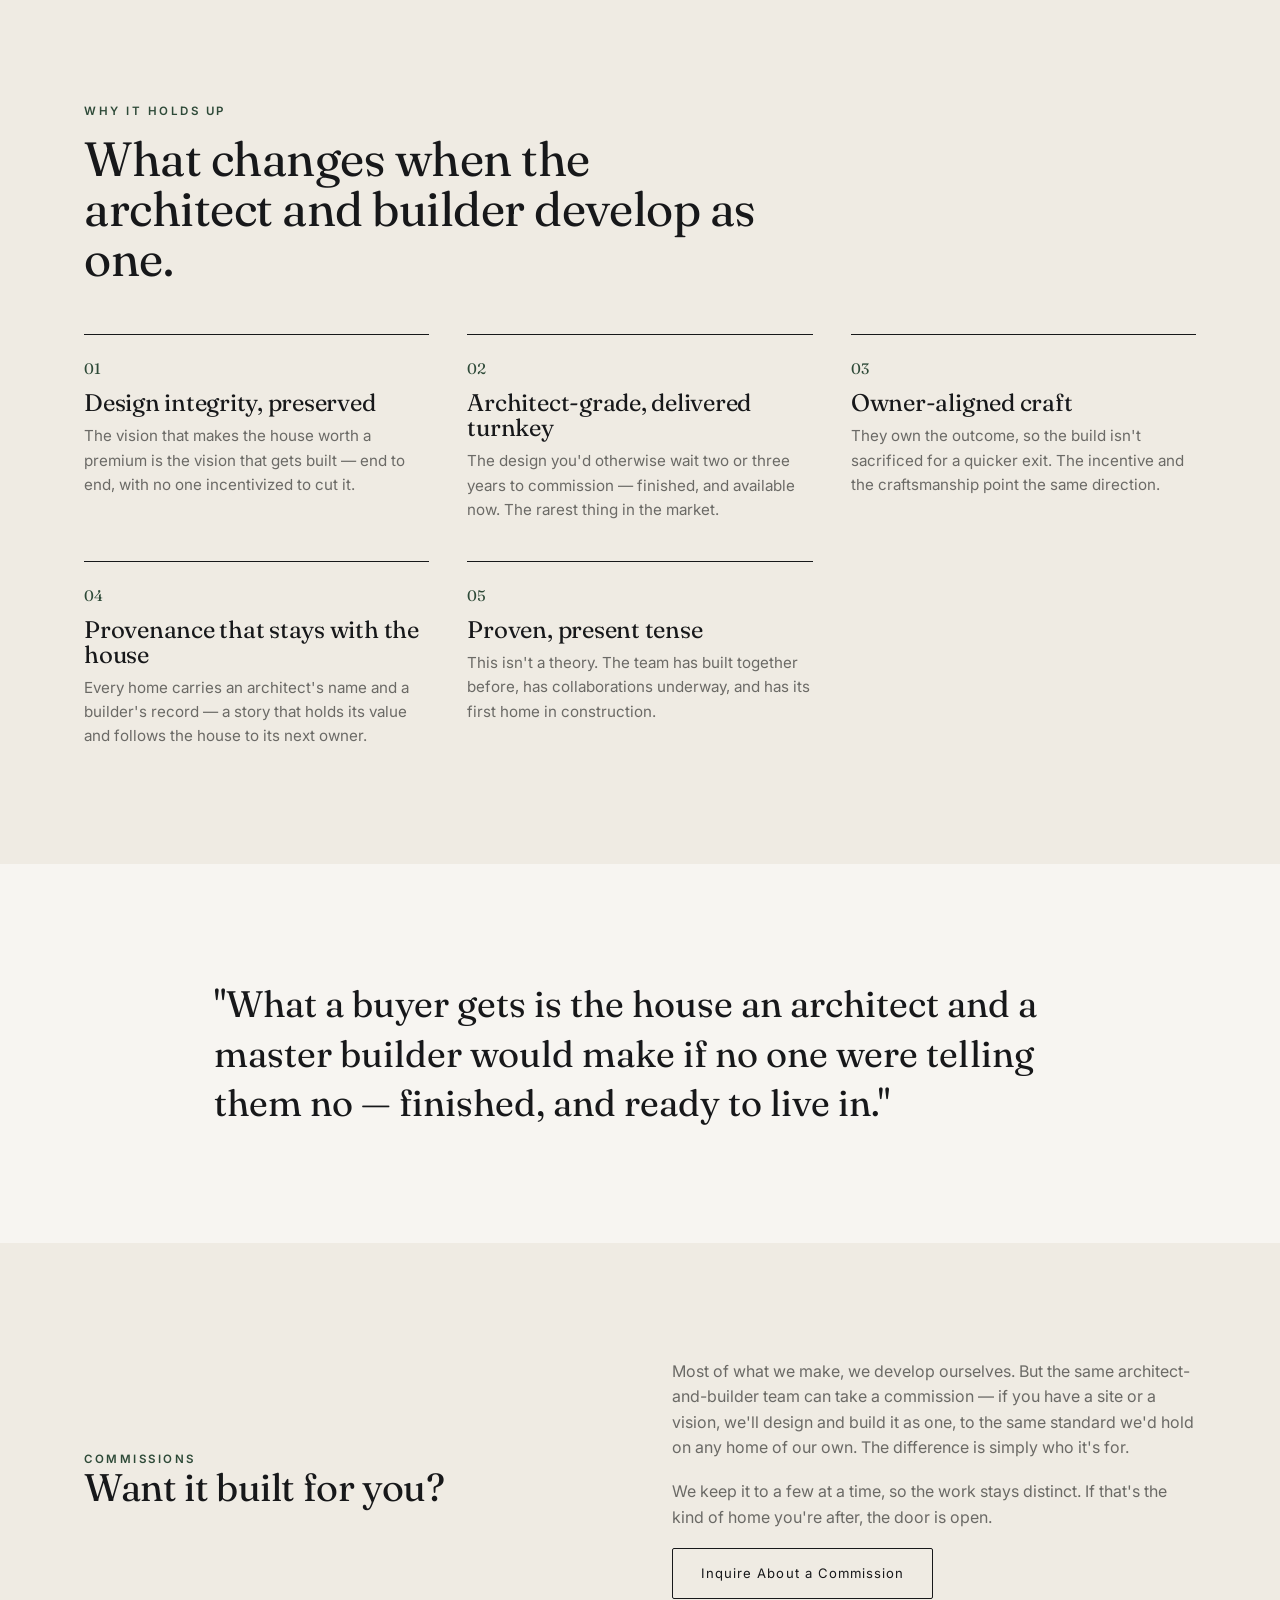
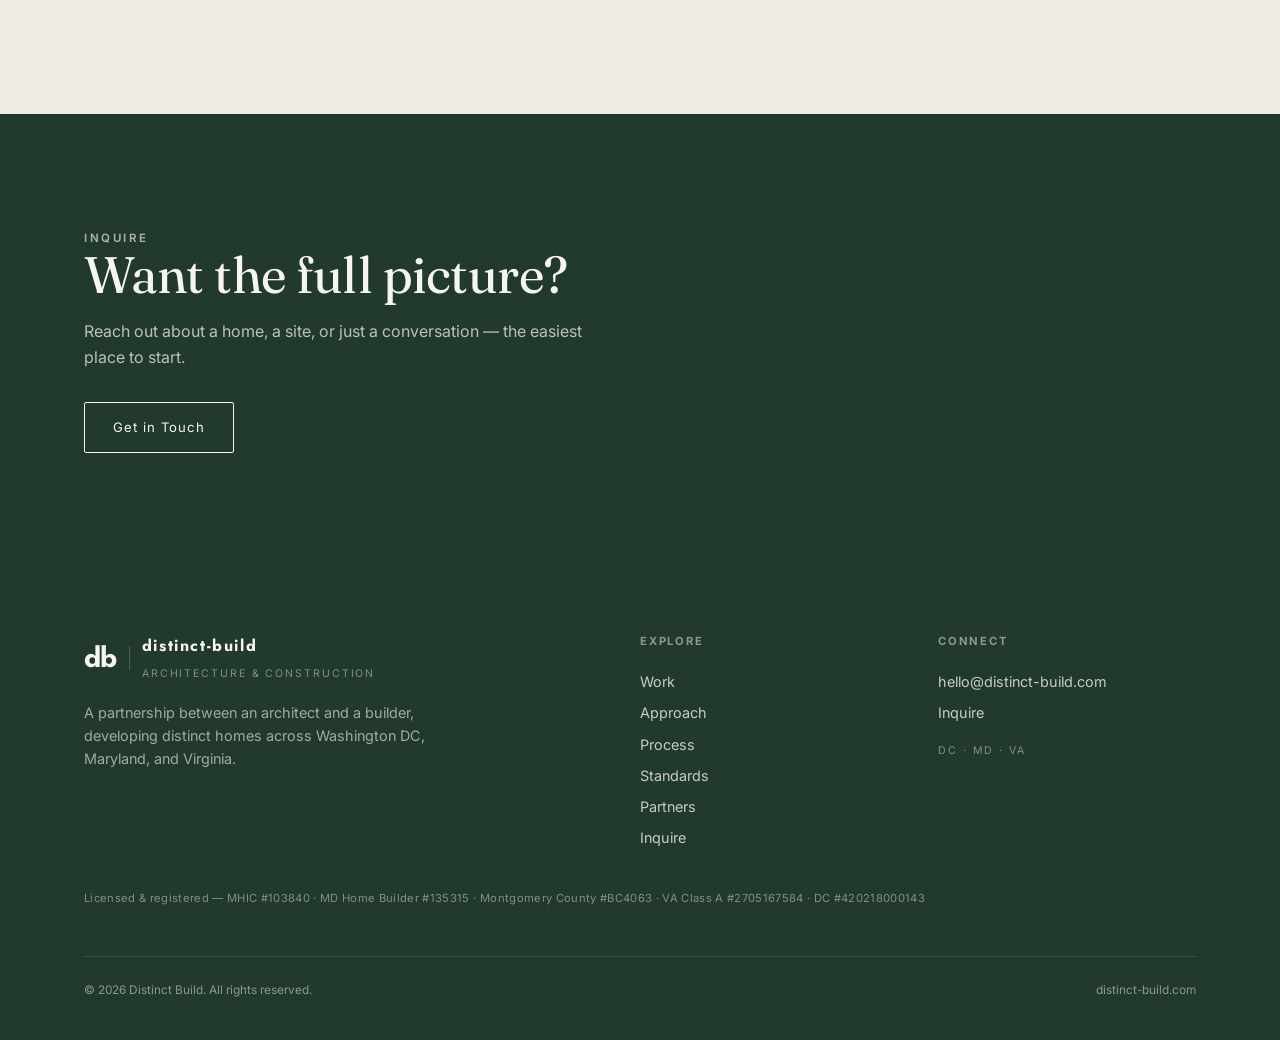
==== commit 1f1a3276: "Buyer-first pass: Approach, Standards, Process, Partners (lived-benefit voice, kill jargon, unify pr" ====
--- a/approach.html
+++ b/approach.html
@@ -3,8 +3,8 @@
 <head>
 <meta charset="UTF-8">
 <meta name="viewport" content="width=device-width, initial-scale=1">
-<title>Approach — Distinct Build | Developed without compromise</title>
-<meta name="description" content="The idea behind Distinct Build: an architect and a builder creating as one, so the design is never value-engineered away and architect-grade homes arrive finished.">
+<title>Approach — Distinct Build | The design you fall for is the design you get</title>
+<meta name="description" content="The idea behind Distinct Build: an architect and a builder develop homes for themselves, so the design you fall for is the design that actually gets built — finished, and ready to live in.">
 <link rel="canonical" href="https://distinct-build.com/approach.html">
 <link rel="icon" type="image/svg+xml" href="favicon.svg">
 <link rel="apple-touch-icon" href="apple-touch-icon.png">
@@ -31,8 +31,8 @@
 <section style="padding-bottom:0">
   <div class="wrap">
     <p class="kicker">The Idea</p>
-    <h1 class="serif" style="font-size:clamp(2.4rem,5.5vw,4.4rem);max-width:17ch;margin-top:16px">The design doesn't get value-engineered away.</h1>
-    <p class="lead" style="max-width:60ch;margin-top:24px">Distinct Build is a partnership between an architect and a builder. For years we built each other's work — Todd's designs, Steve's execution — on homes for some of the most demanding architects and clients in the country. This is what happens when we build them for ourselves.</p>
+    <h1 class="serif" style="font-size:clamp(2.4rem,5.5vw,4.4rem);max-width:18ch;margin-top:16px">The design you fall for is the design that gets built.</h1>
+    <p class="lead" style="max-width:60ch;margin-top:24px">At this level, the best ideas in a home are usually the first to quietly disappear — trimmed for margin somewhere between the drawing and the drywall. A Distinct Build home doesn't lose them, because the architect and the builder who designed it are the same people who develop and build it. For years they did it for the most demanding architects and clients in the country. Now they do it for themselves.</p>
   </div>
 </section>
 
@@ -40,9 +40,9 @@
   <div class="wrap two-col">
     <div class="media r32" data-label="Job-site / design photo"></div>
     <div class="stack">
-      <h2 class="serif" style="font-size:clamp(1.6rem,3vw,2.3rem)">Developed as a work, not a product</h2>
-      <p class="muted">Most spec homes are a compromise by design. A developer chases margin, design is an afterthought, and whatever architecture survives gets stripped before the drywall goes up. Buyers feel it, even when they can't name it.</p>
-      <p class="muted">When the architect and the builder are the developer, the incentive flips. No one is rewarded for stripping the design for margin — the people who own the outcome are the same people who drew it and built it. What a buyer gets is the house an architect and a master builder would make if no one were telling them no: finished, and ready to live in.</p>
+      <h2 class="serif" style="font-size:clamp(1.6rem,3vw,2.3rem)">Nothing gets cut on the way to the front door</h2>
+      <p class="muted">The thing that makes a home special is usually the thing under the most pressure — the detail trimmed quietly for margin somewhere between the architect's drawing and the finished house. You feel its absence even when you can't name it.</p>
+      <p class="muted">When the architect and the builder are the ones developing the home, that pressure is gone. No one profits by stripping the design, because the people who own the result are the same people who drew it and built it. What you get is the home an architect and a master builder would make for themselves — finished, and ready to live in.</p>
       <p class="muted">Each one is distinct. That's the whole idea.</p>
     </div>
   </div>
@@ -51,7 +51,7 @@
 <!-- TODD QUOTE -->
 <section style="padding-top:0">
   <div class="wrap" style="max-width:980px;border-top:1px solid var(--line);padding-top:clamp(48px,7vw,84px)">
-    <p class="serif" style="font-size:clamp(1.4rem,2.8vw,2.1rem);line-height:1.4">"We bring high-end design and planning to homes at every price bracket — synthesizing design and construction, eliminating the constant churn of client changes, so we build better homes through a better process."</p>
+    <p class="serif" style="font-size:clamp(1.4rem,2.8vw,2.1rem);line-height:1.4">"We synthesize design and construction — eliminating the constant churn of client changes — so we build better homes through a better process."</p>
     <p class="muted" style="margin-top:18px;font-size:.82rem;letter-spacing:.06em;text-transform:uppercase">— Todd Webb</p>
   </div>
 </section>
@@ -60,7 +60,7 @@
 <section style="background:var(--paper-2)">
   <div class="wrap">
     <p class="kicker">Why It Holds Up</p>
-    <h2 class="serif" style="font-size:clamp(1.9rem,3.9vw,3rem);margin:14px 0 50px;max-width:22ch">Four things change when the architect and builder develop as one.</h2>
+    <h2 class="serif" style="font-size:clamp(1.9rem,3.9vw,3rem);margin:14px 0 50px;max-width:22ch">What changes when the architect and builder develop as one.</h2>
     <div class="cols-3">
       <div class="disc" style="border-top:1px solid var(--ink)">
         <div class="n">01</div>
@@ -79,8 +79,8 @@
       </div>
       <div class="disc" style="border-top:1px solid var(--ink)">
         <div class="n">04</div>
-        <h3 class="serif">A story that markets itself</h3>
-        <p>Every home carries an architect's name and a builder's pedigree — provenance no commodity spec home can claim.</p>
+        <h3 class="serif">Provenance that stays with the house</h3>
+        <p>Every home carries an architect's name and a builder's record — a story that holds its value and follows the house to its next owner.</p>
       </div>
       <div class="disc" style="border-top:1px solid var(--ink)">
         <div class="n">05</div>
@@ -118,7 +118,7 @@
   <div class="wrap">
     <p class="kicker">Inquire</p>
     <h2 class="serif">Want the full picture?</h2>
-    <p style="margin:18px 0 32px">Reach out about a home, a site, or a conversation. We keep the circle small.</p>
+    <p style="margin:18px 0 32px">Reach out about a home, a site, or just a conversation — the easiest place to start.</p>
     <a href="contact.html" class="btn btn-light">Get in Touch</a>
   </div>
 </section>
--- a/style.css
+++ b/style.css
@@ -158,6 +158,15 @@
 .hero-scrim{position:absolute;inset:0;z-index:1;
   background:linear-gradient(180deg,rgba(22,34,26,.12) 0%,rgba(22,34,26,.5) 62%,rgba(22,34,26,.86) 100%)}
 
+/* ---------- Full-bleed "breath" ---------- */
+.breath{position:relative;height:clamp(440px,72vh,760px);overflow:hidden;background:var(--forest)}
+.breath img{position:absolute;inset:0;width:100%;height:100%;object-fit:cover;display:block}
+.breath::after{content:"";position:absolute;inset:0;z-index:1;pointer-events:none;
+  background:linear-gradient(0deg,rgba(22,34,26,.42) 0%,rgba(22,34,26,0) 34%)}
+.breath .credit{position:absolute;right:clamp(16px,3vw,34px);bottom:clamp(14px,2.4vw,26px);z-index:2;
+  font-size:.66rem;letter-spacing:.14em;text-transform:uppercase;color:rgba(247,245,241,.82)}
+.breath .credit em{font-style:normal;color:rgba(247,245,241,.6)}
+
 /* ---------- Project gallery ---------- */
 .gallery{display:grid;grid-template-columns:1fr 1fr;gap:clamp(16px,2.5vw,28px)}
 .g-item.wide{grid-column:1/-1}
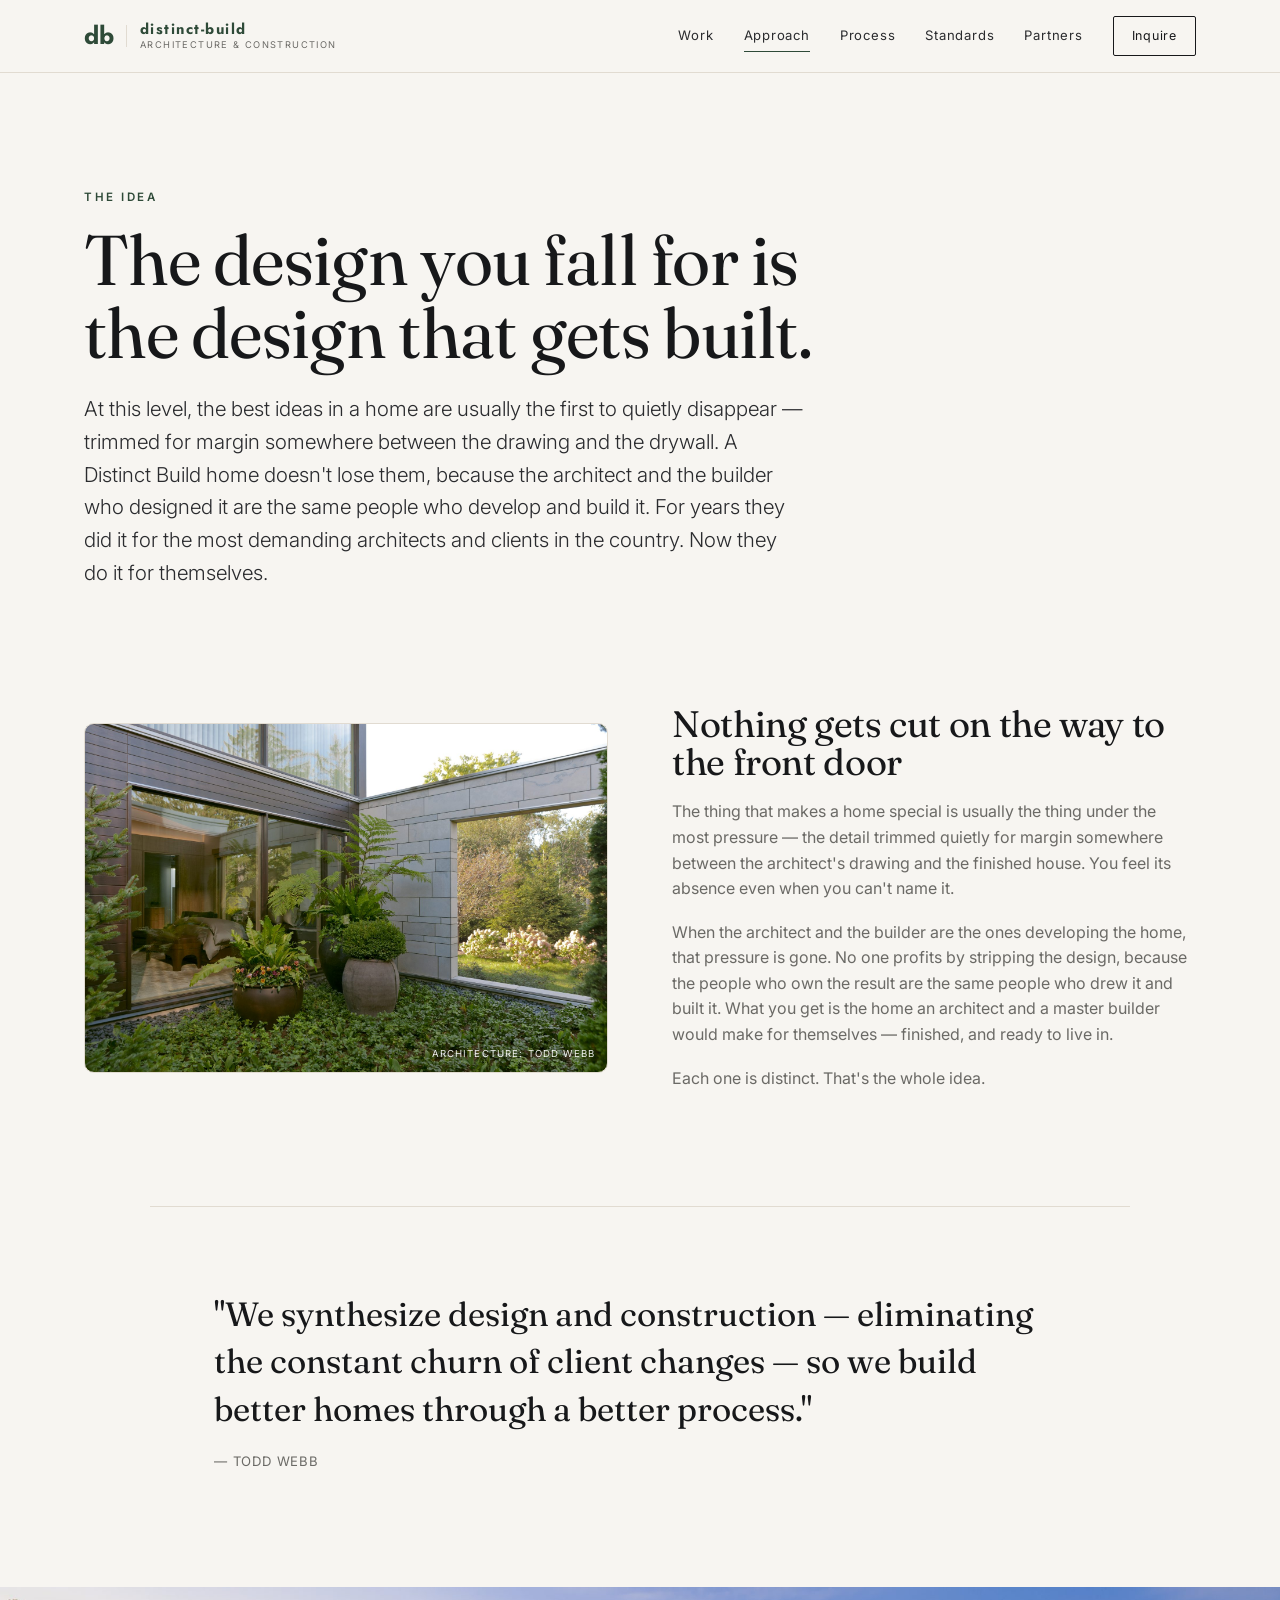
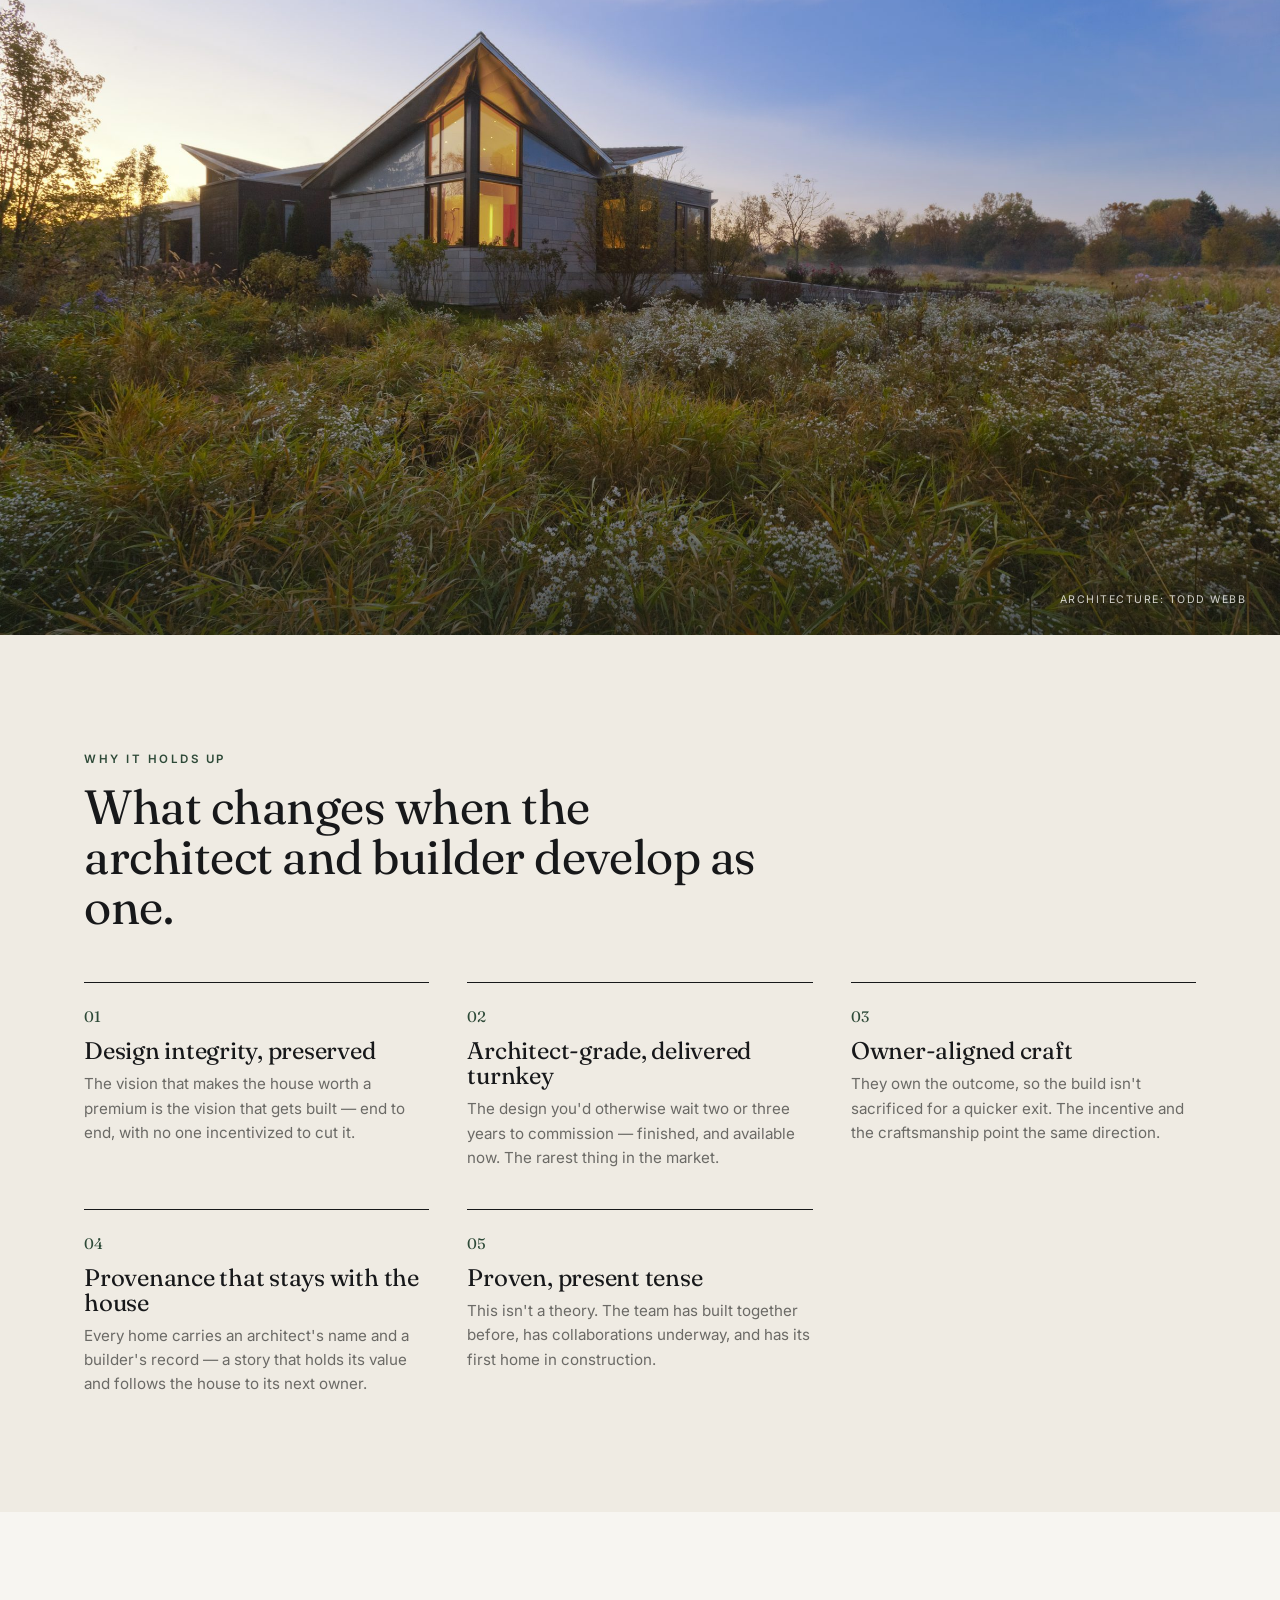
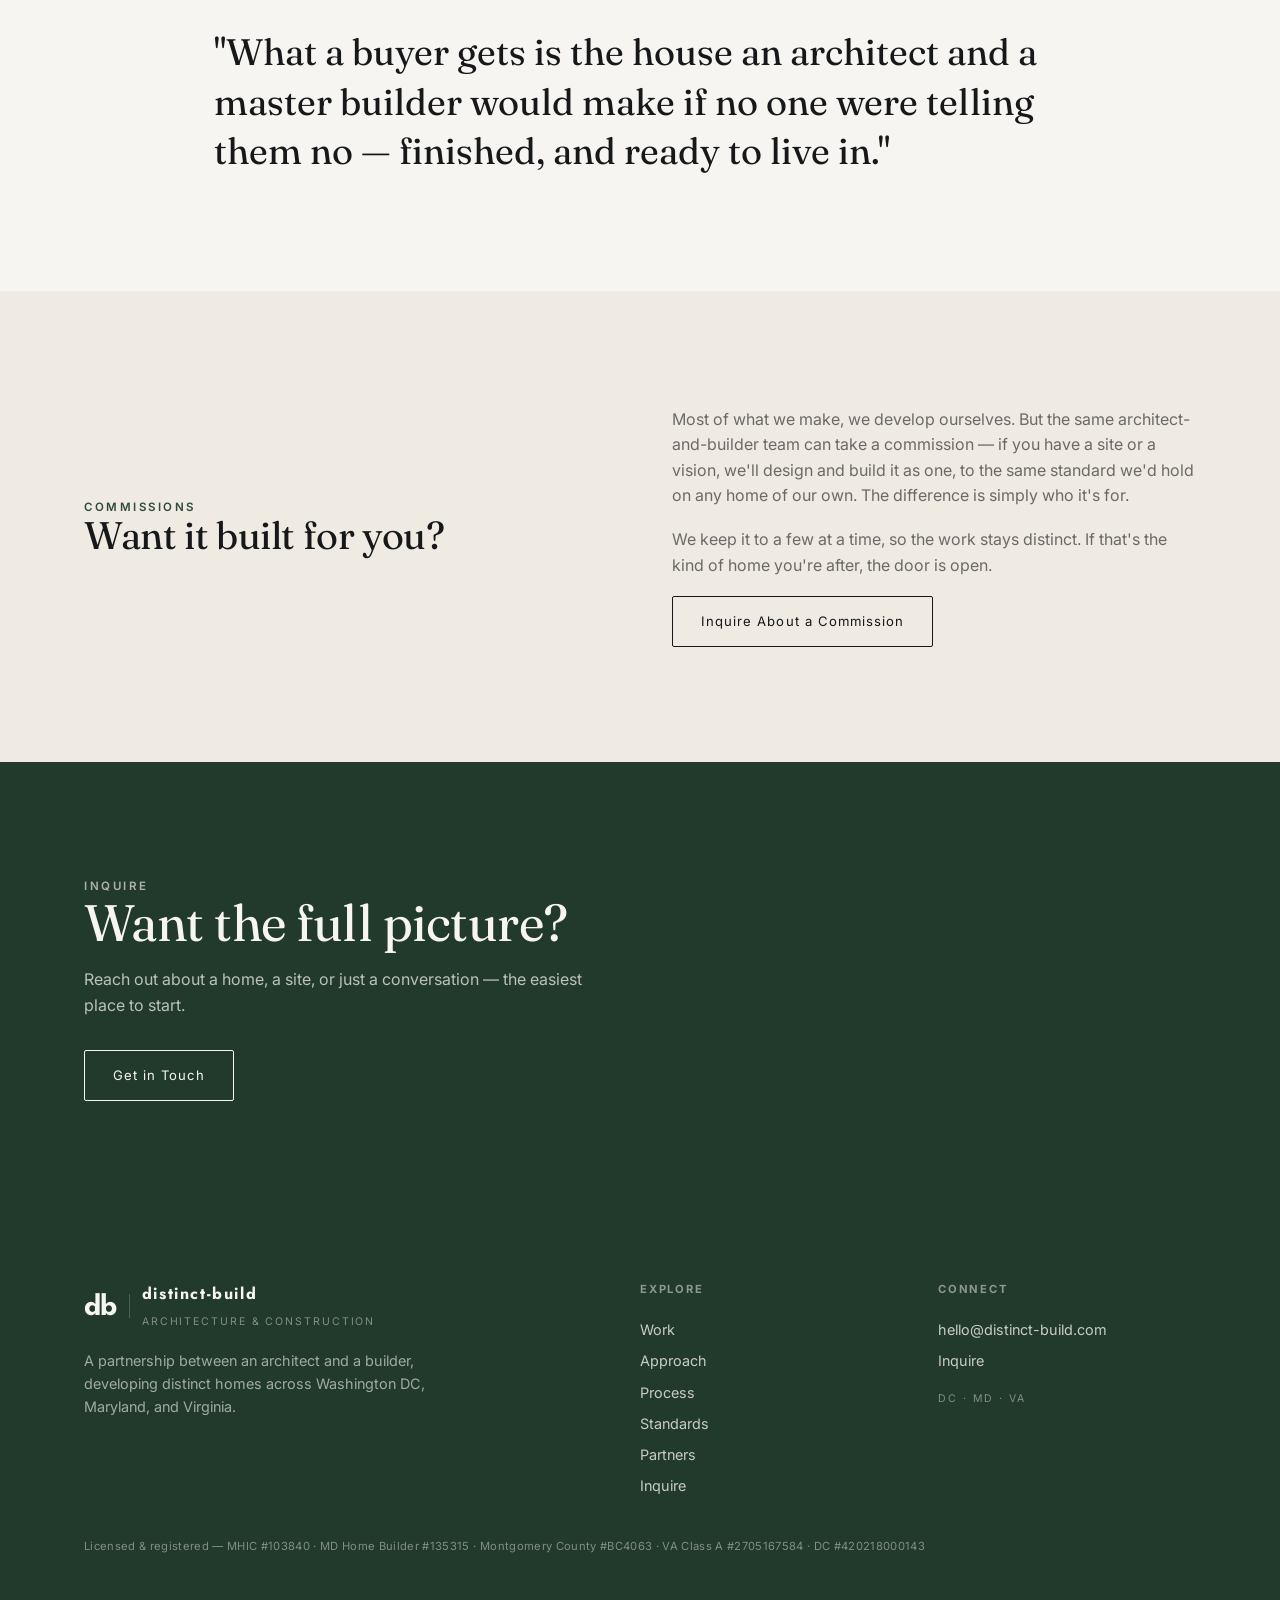
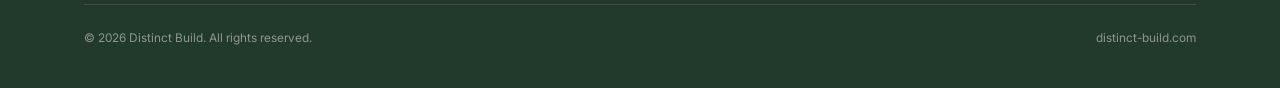
==== commit 0d027e90: "Add Miller residence photos (Todd Webb): fill Approach + Partners design boxes, add Approach meadow " ====
--- a/approach.html
+++ b/approach.html
@@ -38,7 +38,7 @@
 
 <section>
   <div class="wrap two-col">
-    <div class="media r32" data-label="Job-site / design photo"></div>
+    <div class="media r32 filled" style="background-image:url('img/miller/miller-courtyard.jpg')"><span class="credit-tag">Architecture: Todd Webb</span></div>
     <div class="stack">
       <h2 class="serif" style="font-size:clamp(1.6rem,3vw,2.3rem)">Nothing gets cut on the way to the front door</h2>
       <p class="muted">The thing that makes a home special is usually the thing under the most pressure — the detail trimmed quietly for margin somewhere between the architect's drawing and the finished house. You feel its absence even when you can't name it.</p>
@@ -54,6 +54,12 @@
     <p class="serif" style="font-size:clamp(1.4rem,2.8vw,2.1rem);line-height:1.4">"We synthesize design and construction — eliminating the constant churn of client changes — so we build better homes through a better process."</p>
     <p class="muted" style="margin-top:18px;font-size:.82rem;letter-spacing:.06em;text-transform:uppercase">— Todd Webb</p>
   </div>
+</section>
+
+<!-- BREATH -->
+<section class="breath">
+  <img src="img/miller/miller-meadow.jpg" alt="A modern glass-gabled home glowing warm at dusk in a wild meadow">
+  <span class="credit">Architecture: Todd Webb</span>
 </section>
 
 <!-- THE ARGUMENT -->
--- a/style.css
+++ b/style.css
@@ -166,6 +166,9 @@
 .breath .credit{position:absolute;right:clamp(16px,3vw,34px);bottom:clamp(14px,2.4vw,26px);z-index:2;
   font-size:.66rem;letter-spacing:.14em;text-transform:uppercase;color:rgba(247,245,241,.82)}
 .breath .credit em{font-style:normal;color:rgba(247,245,241,.6)}
+.breath.show-all{height:auto}
+.breath.show-all img{position:relative;inset:auto;height:auto;object-fit:fill}
+.credit-tag{position:absolute;right:12px;bottom:10px;z-index:3;font-size:.6rem;letter-spacing:.12em;text-transform:uppercase;color:#fff;opacity:.92;text-shadow:0 1px 5px rgba(0,0,0,.6)}
 
 /* ---------- Project gallery ---------- */
 .gallery{display:grid;grid-template-columns:1fr 1fr;gap:clamp(16px,2.5vw,28px)}
